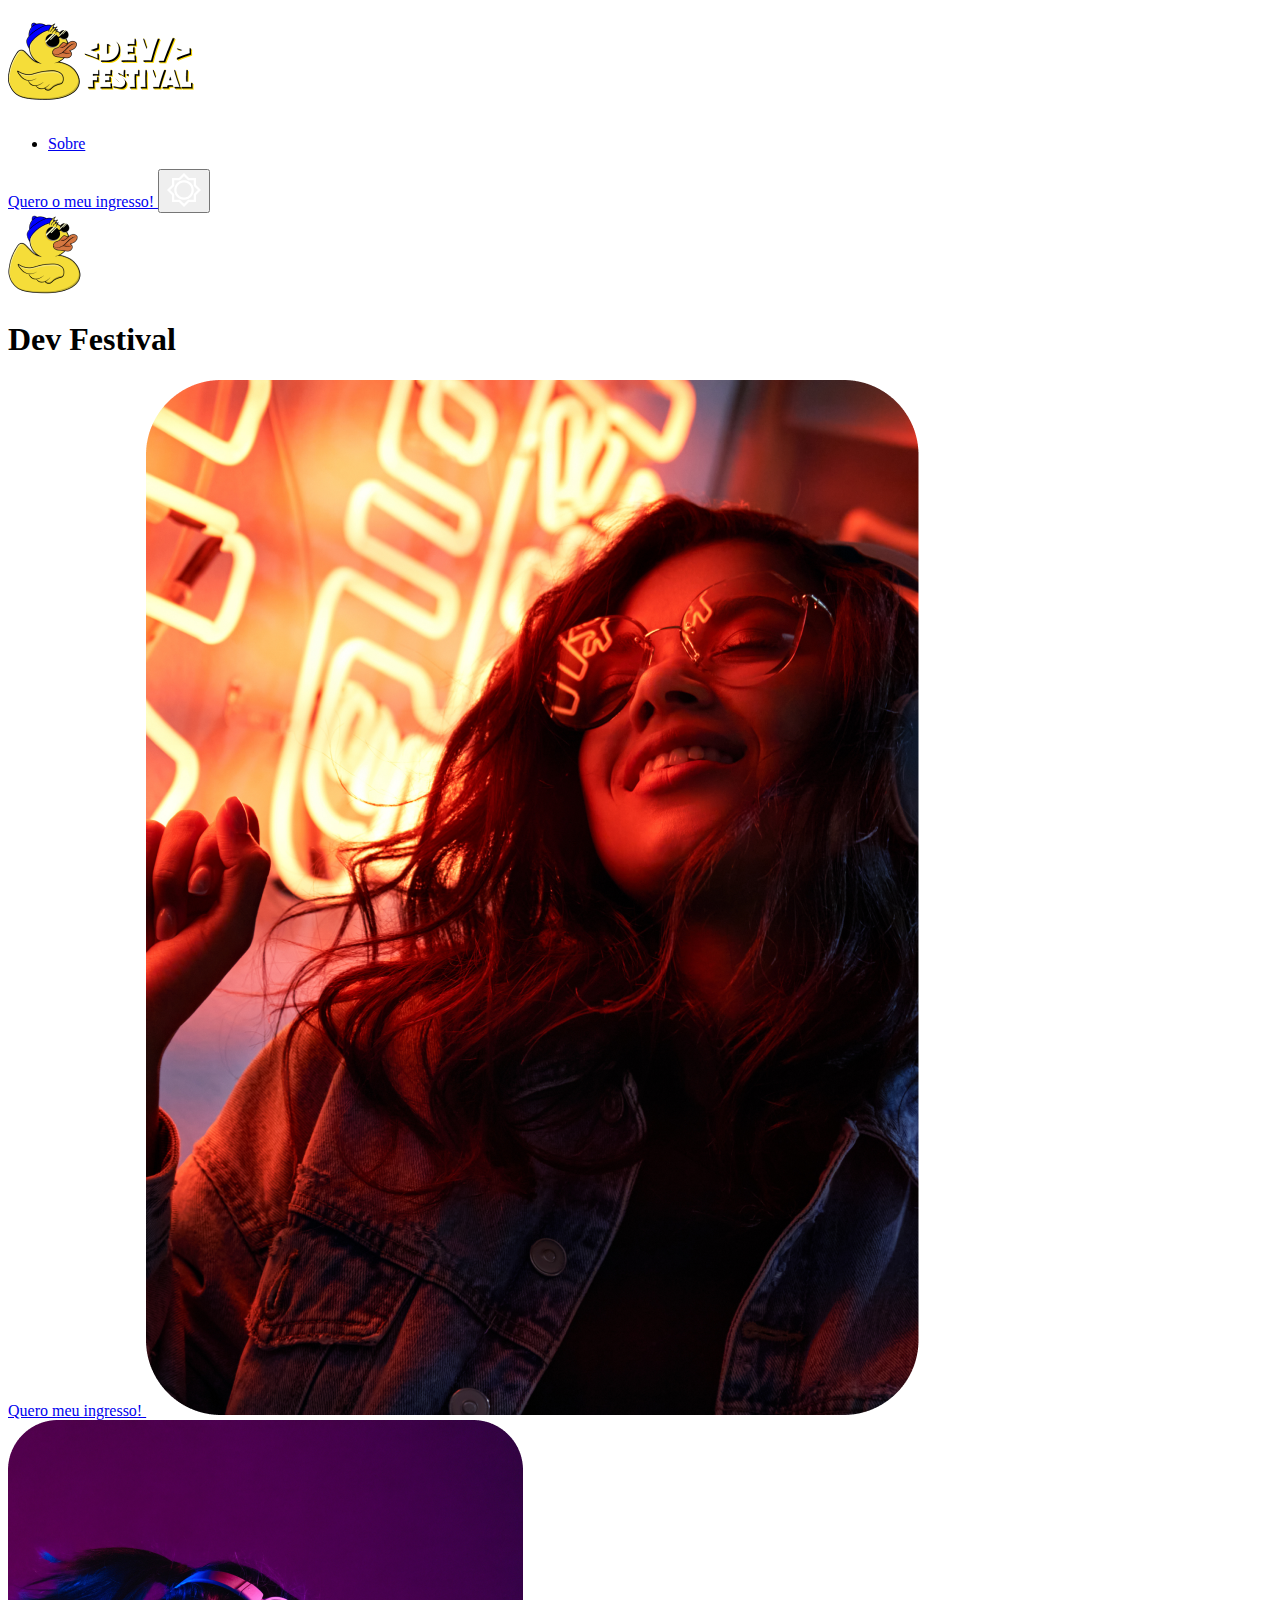
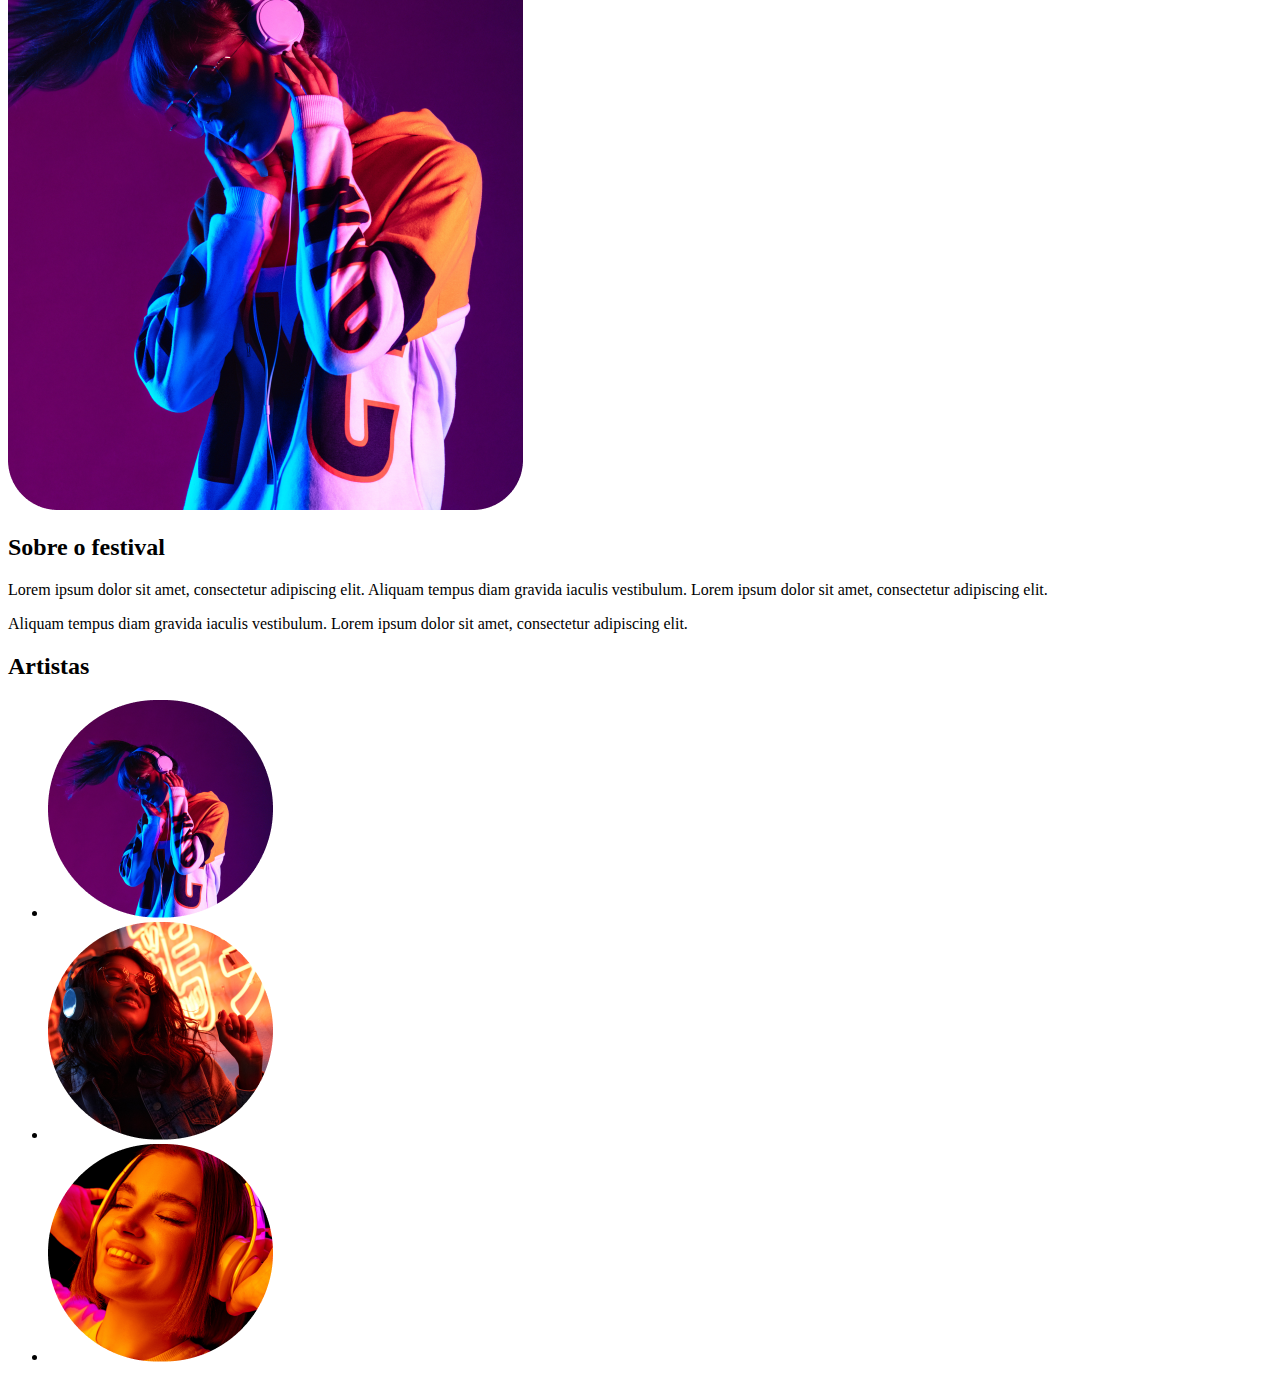
==== index.html @ 8798bdc7 "html structure" ====
<!DOCTYPE html>
<html lang="pt-BR">
<head>
    <meta charset="UTF-8">
    <meta http-equiv="X-UA-Compatible" content="IE=edge">
    <meta name="viewport" content="width=device-width, initial-scale=1.0">
    <title>Dev Festival</title>
</head>
<body>
    <header>
        <a href="/index.html">
            <img src="./assets/LogoKenzieFestival.png" alt="Logo Kenzie Festival">
        </a>        
        <nav>
            <ul>
                <li>
                    <a href="/index.html#sobre">
                        Sobre
                    </a>
                </li>
            </ul>
            <a href="/carrinho.html">
                Quero o meu ingresso!
            </a>
            <button>
                <img src="./assets/Vector.png" alt="Modo diurno">
            </button>
        </nav>
    </header>

    <section id="principal">
        <img src="./assets/Patinho2.png" alt="Patinho radical de óculos escuros">
        <h1>
            Dev Festival
        </h1>

        <a href="https://kenzie.com.br/" target="_blank">
            Quero meu ingresso!
        </a>
        
        <img src="./assets/MoçaOuvindoMusica.png" alt="Moça ouvindo música a noite">        
    </section>
    
    <section id="sobre">
        <img src="./assets/MoçaOuvindoMusica2.png" alt="Moça ouvindo música no fone de ouvido">
    
        <h2>
            Sobre o festival
        </h2>
    
        <p>
            Lorem ipsum dolor sit amet, consectetur adipiscing elit. Aliquam tempus diam gravida iaculis vestibulum. Lorem ipsum dolor sit amet, consectetur adipiscing elit.   
        </p>
    
        <p>
            Aliquam tempus diam gravida iaculis vestibulum. Lorem ipsum dolor sit amet, consectetur adipiscing elit.
        </p>
    </section>
    
    <section id="artistas">
        <h2>
            Artistas
        </h2>
        
        <ul>
            <li>
                <img src="./assets/Artista1.png" alt="Artista 1">
            </li>
            <li>
                <img src="./assets/Artista2.png" alt="Artista 2">
            </li>
            <li>
                <img src="./assets/Artista3.png" alt="Artista 3">
            </li>
        </ul>
    </section>    
</body>
</html>
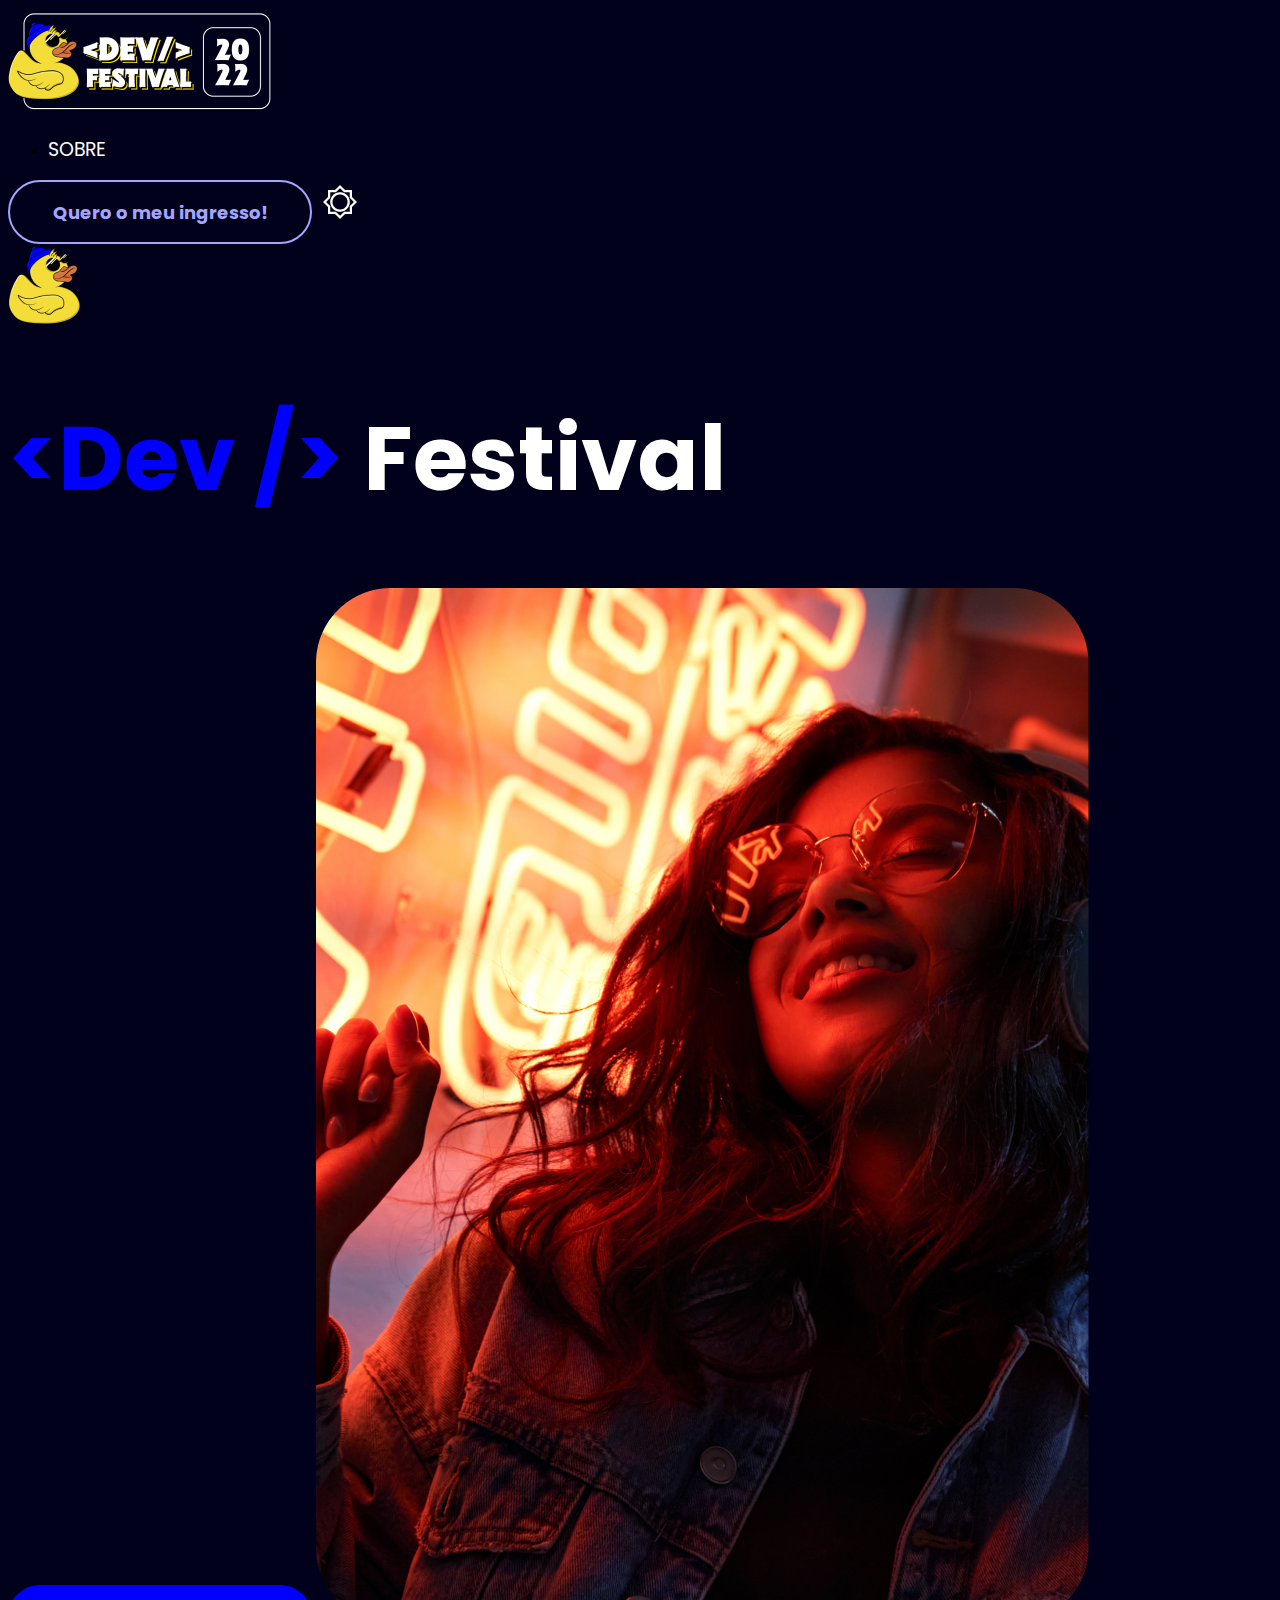
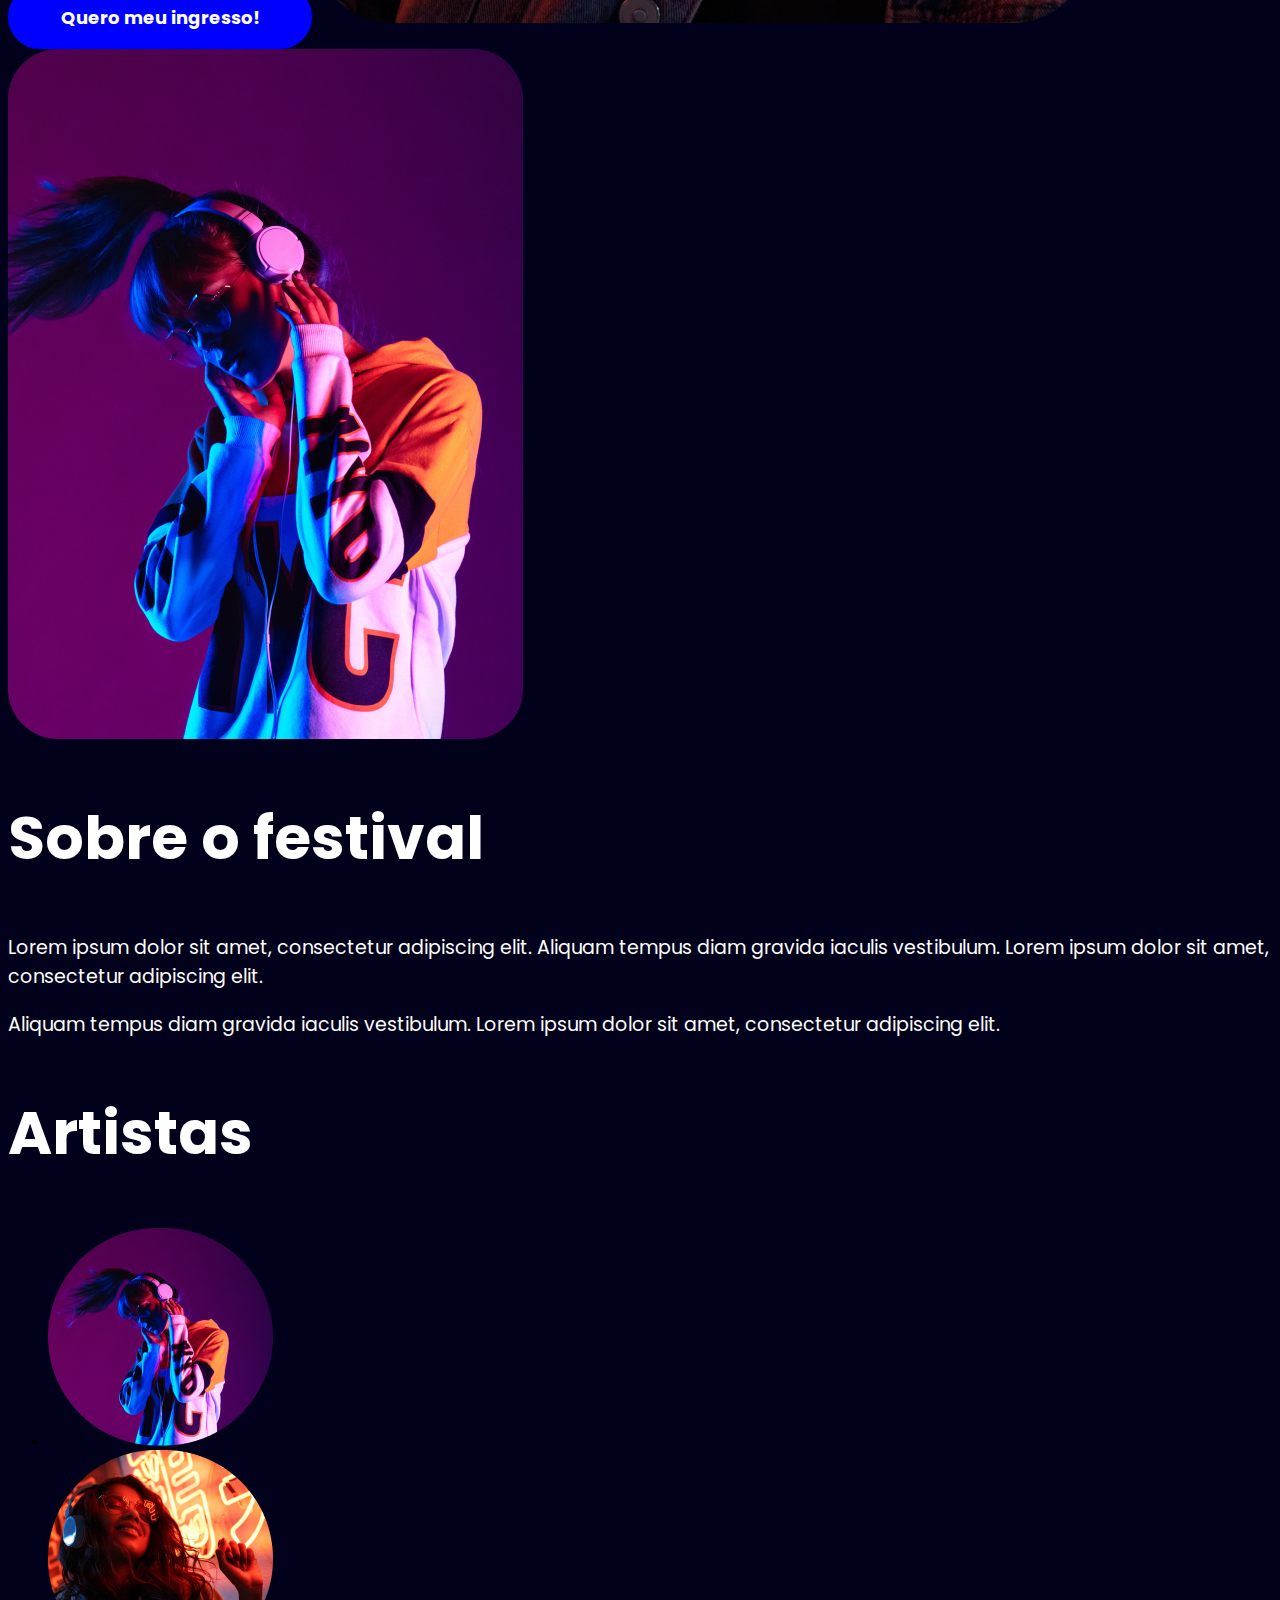
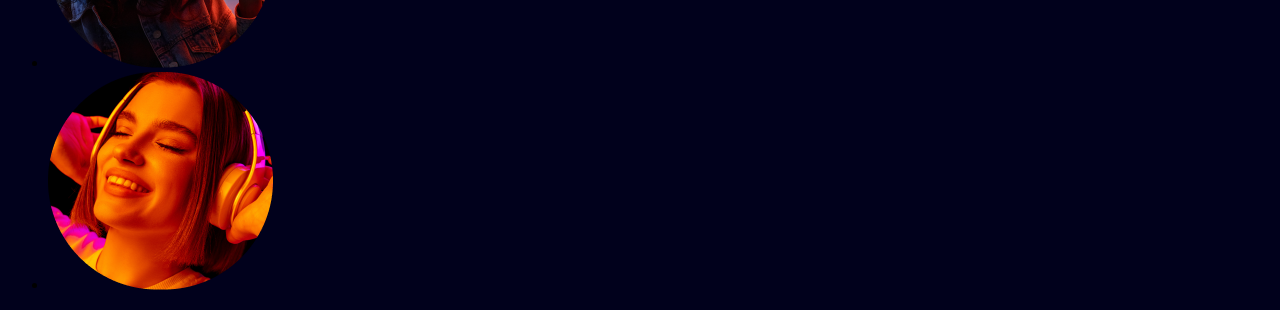
==== commit 8ec73626: "css part 1" ====
--- a/index.html
+++ b/index.html
@@ -4,22 +4,28 @@
     <meta charset="UTF-8">
     <meta http-equiv="X-UA-Compatible" content="IE=edge">
     <meta name="viewport" content="width=device-width, initial-scale=1.0">
+    <link rel="preconnect" href="https://fonts.googleapis.com">
+    <link rel="preconnect" href="https://fonts.gstatic.com" crossorigin>
+    <link href="https://fonts.googleapis.com/css2?family=Poppins:ital,wght@0,100;0,200;0,300;0,400;0,500;0,600;0,700;0,800;0,900;1,100;1,200;1,300;1,400;1,500;1,600;1,700;1,800;1,900&display=swap" rel="stylesheet">
+    <link rel="stylesheet" href="./reset.css">
+    <link rel="stylesheet" href="./style.css">
     <title>Dev Festival</title>
 </head>
+
 <body>
     <header>
         <a href="/index.html">
             <img src="./assets/LogoKenzieFestival.png" alt="Logo Kenzie Festival">
         </a>        
-        <nav>
+        <nav class="menu">
             <ul>
                 <li>
-                    <a href="/index.html#sobre">
+                    <a href="./index.html#sobre">
                         Sobre
                     </a>
                 </li>
             </ul>
-            <a href="/carrinho.html">
+            <a href="./carrinho.html" class="btn outline">
                 Quero o meu ingresso!
             </a>
             <button>
@@ -30,11 +36,12 @@
 
     <section id="principal">
         <img src="./assets/Patinho2.png" alt="Patinho radical de óculos escuros">
-        <h1>
-            Dev Festival
+        
+        <h1 class="title one">
+            <span class="blue-text">&lt;Dev /&gt;</span> Festival
         </h1>
 
-        <a href="https://kenzie.com.br/" target="_blank">
+        <a href="https://kenzie.com.br/" target="_blank" class="btn solid">
             Quero meu ingresso!
         </a>
         
@@ -44,21 +51,23 @@
     <section id="sobre">
         <img src="./assets/MoçaOuvindoMusica2.png" alt="Moça ouvindo música no fone de ouvido">
     
-        <h2>
+        <h2 class="title two">
             Sobre o festival
         </h2>
-    
-        <p>
-            Lorem ipsum dolor sit amet, consectetur adipiscing elit. Aliquam tempus diam gravida iaculis vestibulum. Lorem ipsum dolor sit amet, consectetur adipiscing elit.   
-        </p>
-    
-        <p>
-            Aliquam tempus diam gravida iaculis vestibulum. Lorem ipsum dolor sit amet, consectetur adipiscing elit.
-        </p>
+
+        <div class="content-box">
+            <p>
+                Lorem ipsum dolor sit amet, consectetur adipiscing elit. Aliquam tempus diam gravida iaculis vestibulum. Lorem ipsum dolor sit amet, consectetur adipiscing elit.   
+            </p>
+        
+            <p>
+                Aliquam tempus diam gravida iaculis vestibulum. Lorem ipsum dolor sit amet, consectetur adipiscing elit.
+            </p>
+        </div>
     </section>
     
     <section id="artistas">
-        <h2>
+        <h2 class="title two">
             Artistas
         </h2>
         
--- a/style.css
+++ b/style.css
@@ -0,0 +1,92 @@
+/* Body */
+body{
+    background-color: #01011C;
+}
+
+/* Header */
+header .menu ul a{
+    font-family: Poppins;
+    font-weight: 400;
+    font-size: 19px;
+    color: #FFFFFF;
+    text-transform: uppercase;
+}
+
+/* Tipografia */
+.title{
+    font-family: Poppins;
+    color: #FFFFFF;
+}
+.title.one{    
+    font-size: 90px;
+    font-weight: 700;
+}
+.title.two{
+    font-size: 60px;
+    font-weight: 700;
+}
+.title.threehalf{
+    font-size: 28px;
+    font-weight: 700;
+}
+.title.three{
+    font-size: 24px;
+    font-weight: 600;
+}
+.title.four{
+    font-size: 16px;
+    font-weight: 600;
+}
+.content-box p{
+    font-family: Poppins;
+    font-size: 19px;
+    font-weight: 400;
+    color: #FFFFFF;
+}
+.blue-text{
+    color: #0000FF;
+}
+
+/* Botões */
+.btn{
+    display: inline-flex;
+    align-items: center;
+    justify-content: center;
+
+    font-family: Poppins;
+    font-size: 18px;
+    font-weight: 700;
+    width: 300px;
+    height: 60px;
+    border-radius: 255px;
+    transition: 0.4s;
+}
+
+
+.btn.solid{
+    background: #0000FF;
+    color: #FFFFFF;
+    border: 2px solid #0000FF;
+}
+
+.btn.solid:hover{
+    background: #4444ff;
+    border-color: #4444ff;
+}
+
+
+.btn.outline{
+    background: transparent;
+    color: #A5A5FF;
+    border: 2px solid #A5A5FF;
+}
+
+.btn.outline:hover{
+    background: #A5A5FF;
+    color: #FFFFFF;
+}
+
+/* Grid */
+.container{
+    
+}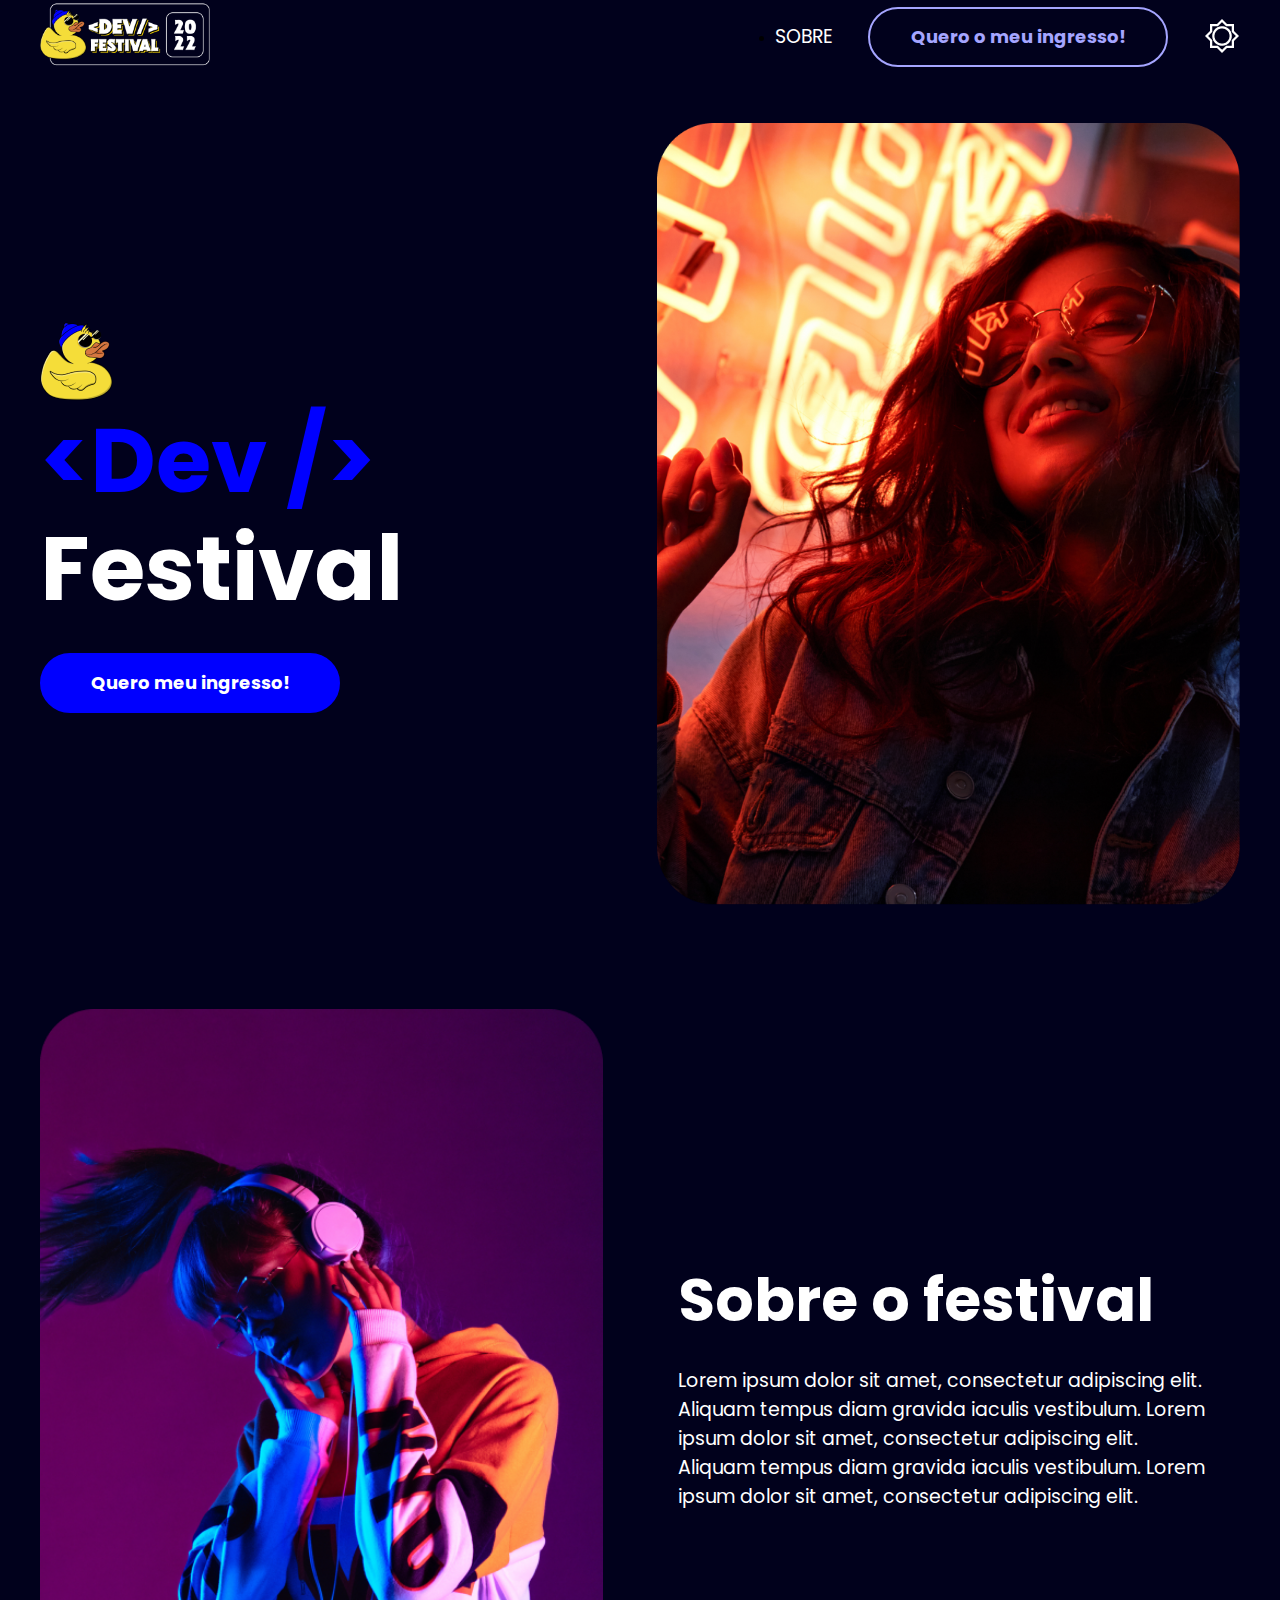
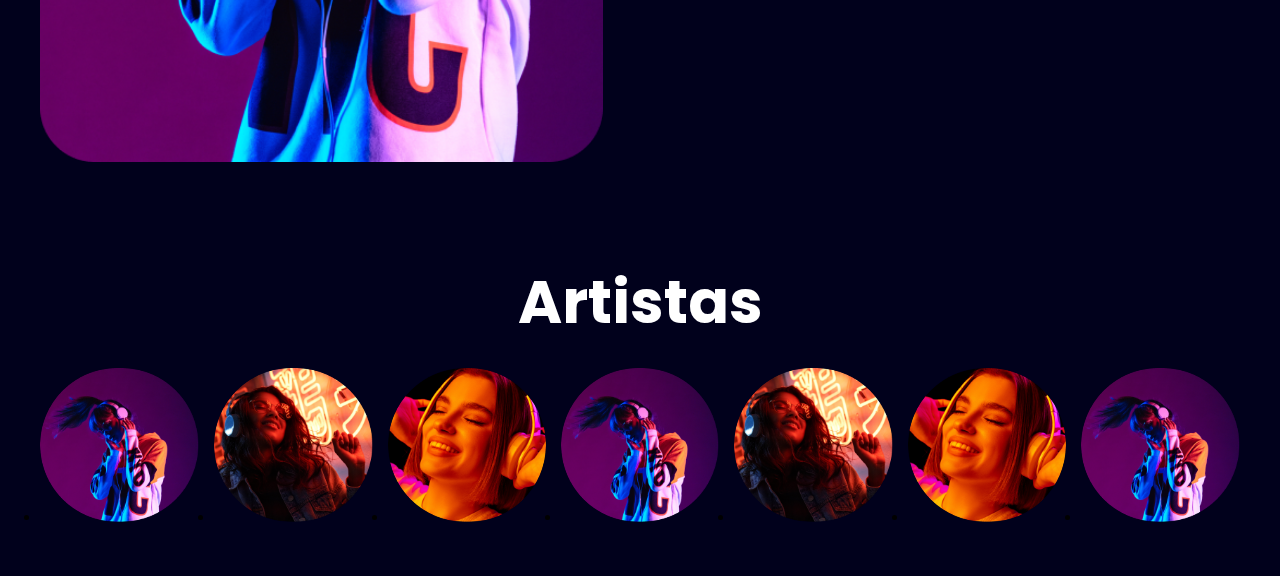
==== commit 2d378f54: "css part 2" ====
--- a/index.html
+++ b/index.html
@@ -1,87 +1,133 @@
 <!DOCTYPE html>
 <html lang="pt-BR">
-<head>
-    <meta charset="UTF-8">
-    <meta http-equiv="X-UA-Compatible" content="IE=edge">
-    <meta name="viewport" content="width=device-width, initial-scale=1.0">
-    <link rel="preconnect" href="https://fonts.googleapis.com">
-    <link rel="preconnect" href="https://fonts.gstatic.com" crossorigin>
-    <link href="https://fonts.googleapis.com/css2?family=Poppins:ital,wght@0,100;0,200;0,300;0,400;0,500;0,600;0,700;0,800;0,900;1,100;1,200;1,300;1,400;1,500;1,600;1,700;1,800;1,900&display=swap" rel="stylesheet">
-    <link rel="stylesheet" href="./reset.css">
-    <link rel="stylesheet" href="./style.css">
+  <head>
+    <meta charset="UTF-8" />
+    <meta http-equiv="X-UA-Compatible" content="IE=edge" />
+    <meta name="viewport" content="width=device-width, initial-scale=1.0" />
+    <link rel="preconnect" href="https://fonts.googleapis.com" />
+    <link rel="preconnect" href="https://fonts.gstatic.com" crossorigin />
+    <link
+      href="https://fonts.googleapis.com/css2?family=Poppins:ital,wght@0,100;0,200;0,300;0,400;0,500;0,600;0,700;0,800;0,900;1,100;1,200;1,300;1,400;1,500;1,600;1,700;1,800;1,900&display=swap"
+      rel="stylesheet"
+    />
+    <link rel="stylesheet" href="./reset.css" />
+    <link rel="stylesheet" href="./style.css" />
     <title>Dev Festival</title>
-</head>
+  </head>
 
-<body>
-    <header>
-        <a href="/index.html">
-            <img src="./assets/LogoKenzieFestival.png" alt="Logo Kenzie Festival">
-        </a>        
-        <nav class="menu">
+  <body>
+    <header id="header">
+      <div class="container">
+        <div class="flex-box">
+          <a href="/index.html" class="logo">
+            <img
+              src="./assets/LogoKenzieFestival.png"
+              alt="Logo Kenzie Festival"
+            />
+          </a>
+          <nav class="menu">
             <ul>
-                <li>
-                    <a href="./index.html#sobre">
-                        Sobre
-                    </a>
-                </li>
+              <li>
+                <a href="./index.html#sobre"> Sobre </a>
+              </li>
             </ul>
             <a href="./carrinho.html" class="btn outline">
-                Quero o meu ingresso!
+              Quero o meu ingresso!
             </a>
             <button>
-                <img src="./assets/Vector.png" alt="Modo diurno">
+              <img src="./assets/Vector.png" alt="Modo diurno" />
             </button>
-        </nav>
+          </nav>
+        </div>
+      </div>
     </header>
 
     <section id="principal">
-        <img src="./assets/Patinho2.png" alt="Patinho radical de óculos escuros">
-        
-        <h1 class="title one">
-            <span class="blue-text">&lt;Dev /&gt;</span> Festival
-        </h1>
+      <div class="container">
+        <div class="flex-box">
+          <div class="left">
+            <img
+              src="./assets/Patinho2.png"
+              alt="Patinho radical de óculos escuros"
+            />
 
-        <a href="https://kenzie.com.br/" target="_blank" class="btn solid">
-            Quero meu ingresso!
-        </a>
-        
-        <img src="./assets/MoçaOuvindoMusica.png" alt="Moça ouvindo música a noite">        
+            <h1 class="title one">
+                <span class="blue-text">&lt;Dev /&gt;</span> Festival
+            </h1>
+  
+            <div class="pad30-top">
+                <a href="https://kenzie.com.br/" target="_blank" class="btn solid">
+                    Quero meu ingresso!
+                </a>
+            </div>
+           
+          </div>
+          <div class="right">
+            <img
+              src="./assets/MoçaOuvindoMusica.png"
+              alt="Moça ouvindo música a noite"
+            />
+          </div>
+        </div>
+      </div>
     </section>
-    
+
     <section id="sobre">
-        <img src="./assets/MoçaOuvindoMusica2.png" alt="Moça ouvindo música no fone de ouvido">
-    
-        <h2 class="title two">
-            Sobre o festival
-        </h2>
+      <div class="container">
+        <div class="flex-box">
+          <div class="left">
+            <img
+              src="./assets/MoçaOuvindoMusica2.png"
+              alt="Moça ouvindo música no fone de ouvido"
+            />
+          </div>
+          <div class="right">
+            <h2 class="title two pad30-bottom">Sobre o festival</h2>
 
-        <div class="content-box">
-            <p>
-                Lorem ipsum dolor sit amet, consectetur adipiscing elit. Aliquam tempus diam gravida iaculis vestibulum. Lorem ipsum dolor sit amet, consectetur adipiscing elit.   
-            </p>
-        
-            <p>
-                Aliquam tempus diam gravida iaculis vestibulum. Lorem ipsum dolor sit amet, consectetur adipiscing elit.
-            </p>
+            <div class="content-box">
+              <p>
+                Lorem ipsum dolor sit amet, consectetur adipiscing elit. Aliquam
+                tempus diam gravida iaculis vestibulum. Lorem ipsum dolor sit
+                amet, consectetur adipiscing elit.
+              </p>
+
+              <p>
+                Aliquam tempus diam gravida iaculis vestibulum. Lorem ipsum
+                dolor sit amet, consectetur adipiscing elit.
+              </p>
+            </div>
+          </div>
         </div>
+      </div>
     </section>
-    
+
     <section id="artistas">
-        <h2 class="title two">
-            Artistas
-        </h2>
-        
-        <ul>
-            <li>
-                <img src="./assets/Artista1.png" alt="Artista 1">
-            </li>
-            <li>
-                <img src="./assets/Artista2.png" alt="Artista 2">
-            </li>
-            <li>
-                <img src="./assets/Artista3.png" alt="Artista 3">
-            </li>
+      <div class="container">
+        <h2 class="title two center pad30-bottom">Artistas</h2>
+        <ul class="artists-list">
+          <li>
+            <img src="./assets/Artista1.png" alt="Artista 1" />
+          </li>
+          <li>
+            <img src="./assets/Artista2.png" alt="Artista 2" />
+          </li>
+          <li>
+            <img src="./assets/Artista3.png" alt="Artista 3" />
+          </li>
+          <li>
+            <img src="./assets/Artista1.png" alt="Artista 1" />
+          </li>
+          <li>
+            <img src="./assets/Artista2.png" alt="Artista 2" />
+          </li>
+          <li>
+            <img src="./assets/Artista3.png" alt="Artista 3" />
+          </li>
+          <li>
+            <img src="./assets/Artista1.png" alt="Artista 1" />
+          </li>
         </ul>
-    </section>    
-</body>
-</html>+      </div>
+    </section>
+  </body>
+</html>
--- a/style.css
+++ b/style.css
@@ -3,8 +3,32 @@
     background-color: #01011C;
 }
 
+/* Global Spacing */
+.pad10-top{
+    padding-top: 10px;
+}
+.pad20-top{
+    padding-top: 20px;
+}
+.pad30-top{
+    padding-top: 30px;
+}
+.pad10-bottom{
+    padding-bottom: 10px;
+}
+.pad20-bottom{
+    padding-bottom: 20px;
+}
+.pad30-bottom{
+    padding-bottom: 30px;
+}
+
 /* Header */
-header .menu ul a{
+#header{
+    background: #01011C;
+}
+
+#header .menu ul a{
     font-family: Poppins;
     font-weight: 400;
     font-size: 19px;
@@ -12,9 +36,26 @@
     text-transform: uppercase;
 }
 
+#header .flex-box{
+    display: flex;
+    align-items: center;
+    justify-content: space-between;
+}
+
+#header .flex-box nav{ 
+    display: flex;
+    align-items: center;
+    gap: 36px;
+}
+
+#header .flex-box .logo img{
+    max-width: 170px;
+}
+
 /* Tipografia */
 .title{
     font-family: Poppins;
+    line-height: 1.2;
     color: #FFFFFF;
 }
 .title.one{    
@@ -36,6 +77,9 @@
 .title.four{
     font-size: 16px;
     font-weight: 600;
+}
+.title.center{
+    text-align: center;
 }
 .content-box p{
     font-family: Poppins;
@@ -61,26 +105,20 @@
     border-radius: 255px;
     transition: 0.4s;
 }
-
-
 .btn.solid{
     background: #0000FF;
     color: #FFFFFF;
     border: 2px solid #0000FF;
 }
-
 .btn.solid:hover{
     background: #4444ff;
     border-color: #4444ff;
 }
-
-
 .btn.outline{
     background: transparent;
     color: #A5A5FF;
     border: 2px solid #A5A5FF;
 }
-
 .btn.outline:hover{
     background: #A5A5FF;
     color: #FFFFFF;
@@ -88,5 +126,48 @@
 
 /* Grid */
 .container{
-    
+    width: 100%;
+    max-width: 1200px;
+    margin: 0 auto;
+}
+
+/* Seções */
+#principal{
+    padding: 50px 0;
+}
+#principal .flex-box{
+    display: flex;
+    align-items: center;
+    gap: 75px;
+}
+
+#sobre{
+    padding: 50px 0;
+}
+#sobre .flex-box{
+    display: flex;
+    align-items: center;
+    gap: 75px;
+}
+
+#sobre .flex-box .left,
+#sobre .flex-box .right{
+    width: 100%;
+}
+
+#sobre .flex-box .left img{
+    width: 100%;
+}
+
+#artistas{
+    padding: 50px 0;
+}
+
+#artistas .artists-list{
+    display: flex;
+    gap: 15px;
+}
+
+#artistas .artists-list img{
+    border-radius: 255px;
 }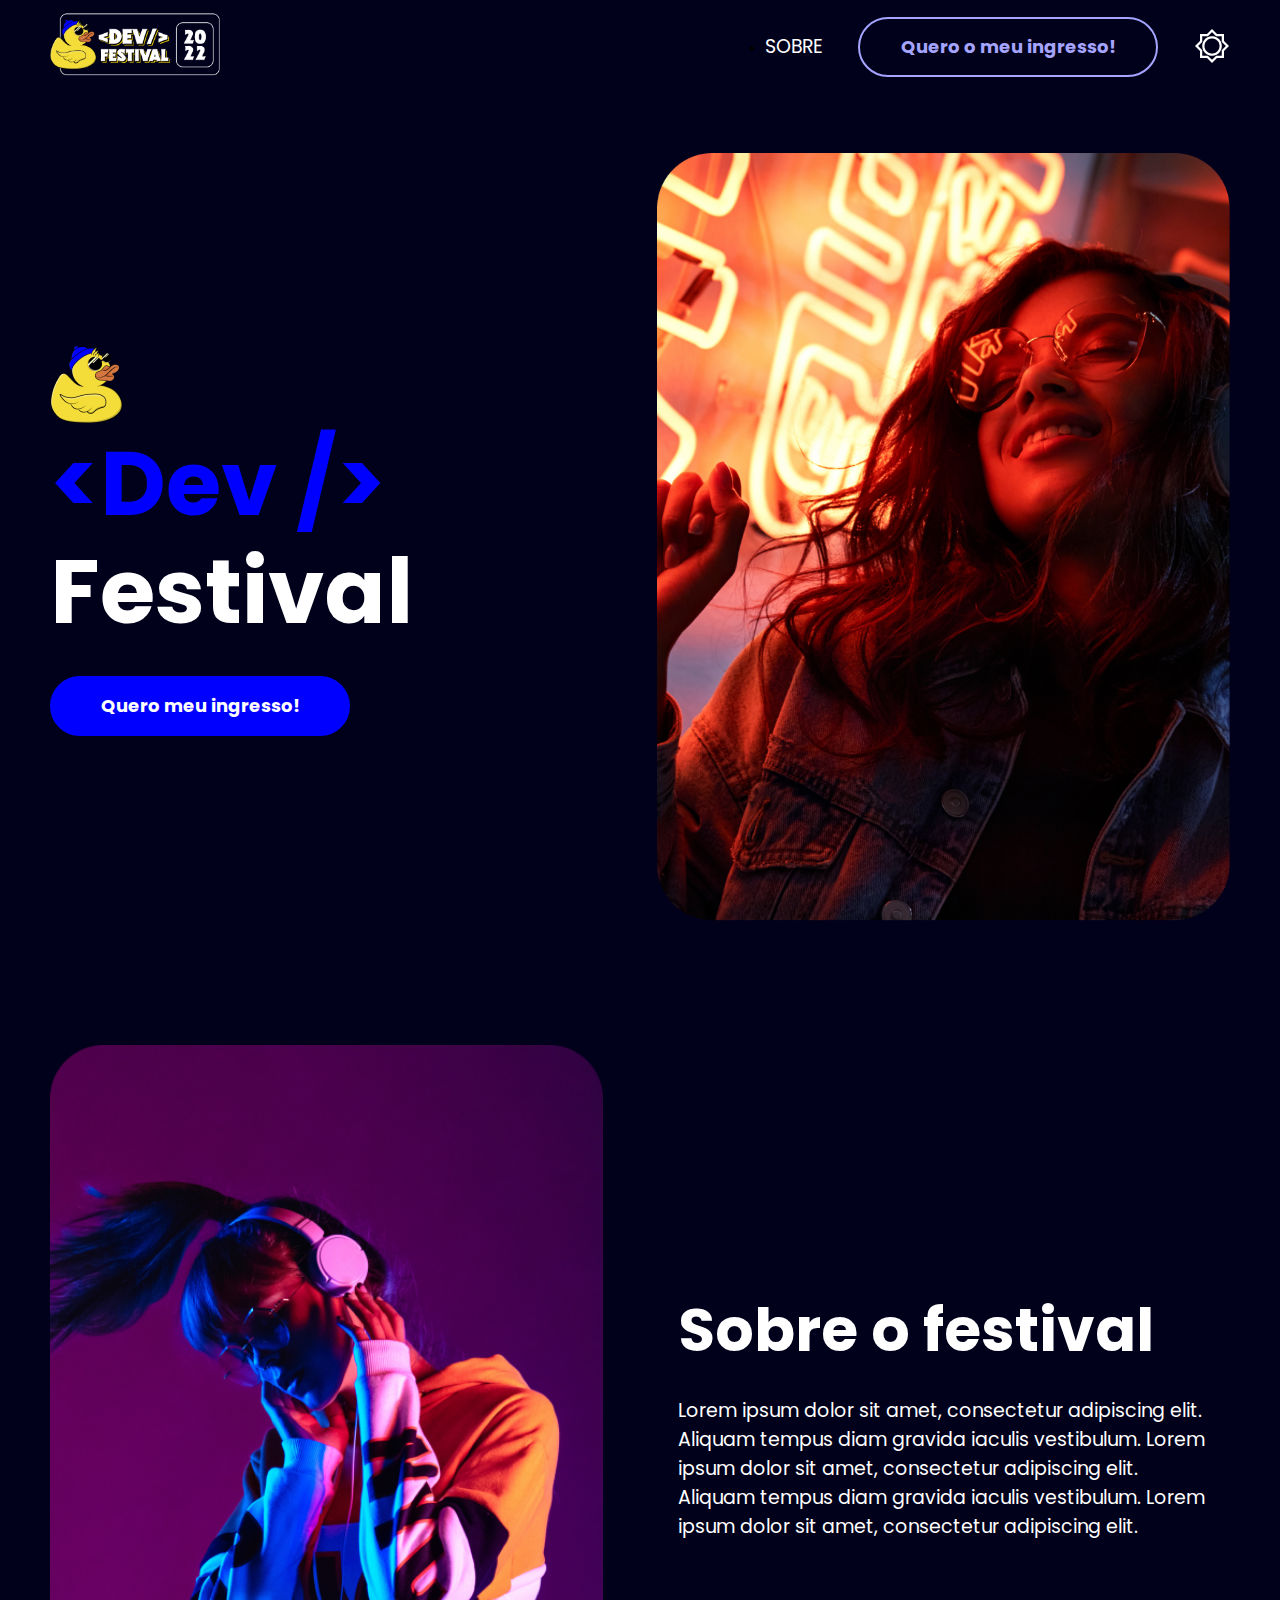
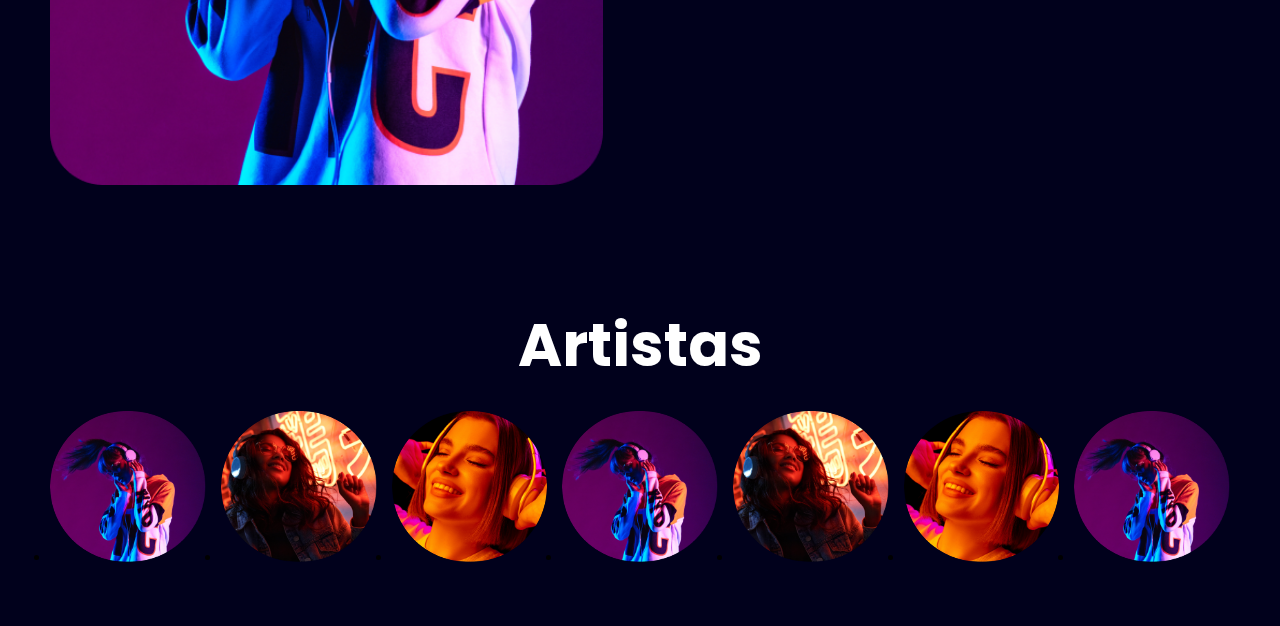
==== commit c10a7918: "script" ====
--- a/index.html
+++ b/index.html
@@ -12,6 +12,8 @@
     />
     <link rel="stylesheet" href="./reset.css" />
     <link rel="stylesheet" href="./style.css" />
+
+    <script src="./script.js"></script>
     <title>Dev Festival</title>
   </head>
 
--- a/style.css
+++ b/style.css
@@ -89,6 +89,9 @@
 }
 .blue-text{
     color: #0000FF;
+}
+.lightblue-text{
+    color: #A5A5FF;
 }
 
 /* Botões */
@@ -126,6 +129,7 @@
 
 /* Grid */
 .container{
+    padding: 10px;
     width: 100%;
     max-width: 1200px;
     margin: 0 auto;
@@ -170,4 +174,101 @@
 
 #artistas .artists-list img{
     border-radius: 255px;
+}
+#finalizacao{
+    padding: 50px 0;
+}
+#finalizacao .flex-box{
+    display: flex;
+    align-items: center;
+    justify-content: center;
+    flex-direction: column;
+    gap: 50px;
+}
+#finalizacao .flex-box .ticket{
+    position: relative;
+    min-width: 700px;
+    min-height: 370px;
+    border: 1px solid #0000FF;
+    border-left-width: 100px;
+    padding: 40px;
+}
+#finalizacao .flex-box .ticket img{
+    position: absolute;
+    right: 20px;
+    bottom: 20px;
+}
+#finalizacao .flex-box .ticket .quantity-box{
+    margin-top: 20px;
+    padding: 20px;
+    border: 1px solid #FFFFFF;
+}
+#carrinho{
+    padding: 50px 0;
+}
+#carrinho .flex-box{
+    display: flex;
+    gap: 40px;
+}
+#carrinho .flex-box .left,
+#carrinho .flex-box .right{
+    width: 100%;
+}
+#carrinho .flex-box .right{
+    max-width: 300px;
+}
+#carrinho .flex-box .ticket-list{
+    margin-top: 30px;
+}
+#carrinho .flex-box .ticket-list .ticket{
+    display: flex;
+    align-items: center;
+    justify-content: space-between;
+    padding: 40px;
+    border: 1px solid #A5A5FF;
+    border-radius: 25px;
+}
+
+#carrinho .flex-box .ticket-list .ticket .controls{
+    display: flex;
+    align-items: center;
+    justify-content: flex-end;
+    gap: 10px;
+}
+#carrinho .flex-box .ticket-list .ticket .controls button{
+    font-family: Poppins;
+    font-size: 17px;
+    display: inline-flex;
+    align-items: center;
+    justify-content: center;
+    width: 29px;
+    height: 29px;
+    color: #FFFFFF;
+    border: 2px solid #FFFFFF;
+    border-radius: 255px;
+    
+}
+#carrinho .flex-box .ticket-list .ticket .controls span{
+    font-family: Poppins;
+    font-size: 19px;
+    font-weight: 700;
+    color:#A5A5FF;
+}
+#carrinho .flex-box .form{
+    display: flex;
+    flex-direction: column;
+    gap: 15px;
+}
+#carrinho .flex-box .form input{
+    font-family: Poppins;
+    font-size: 16px;
+    font-weight: 400px;
+    background: transparent;
+    padding: 0 20px;
+    height: 54px;
+    border: 1px solid #A5A5FF;
+    border-radius: 255px;
+}
+#carrinho .flex-box .form button{
+    margin-top: 30px;
 }